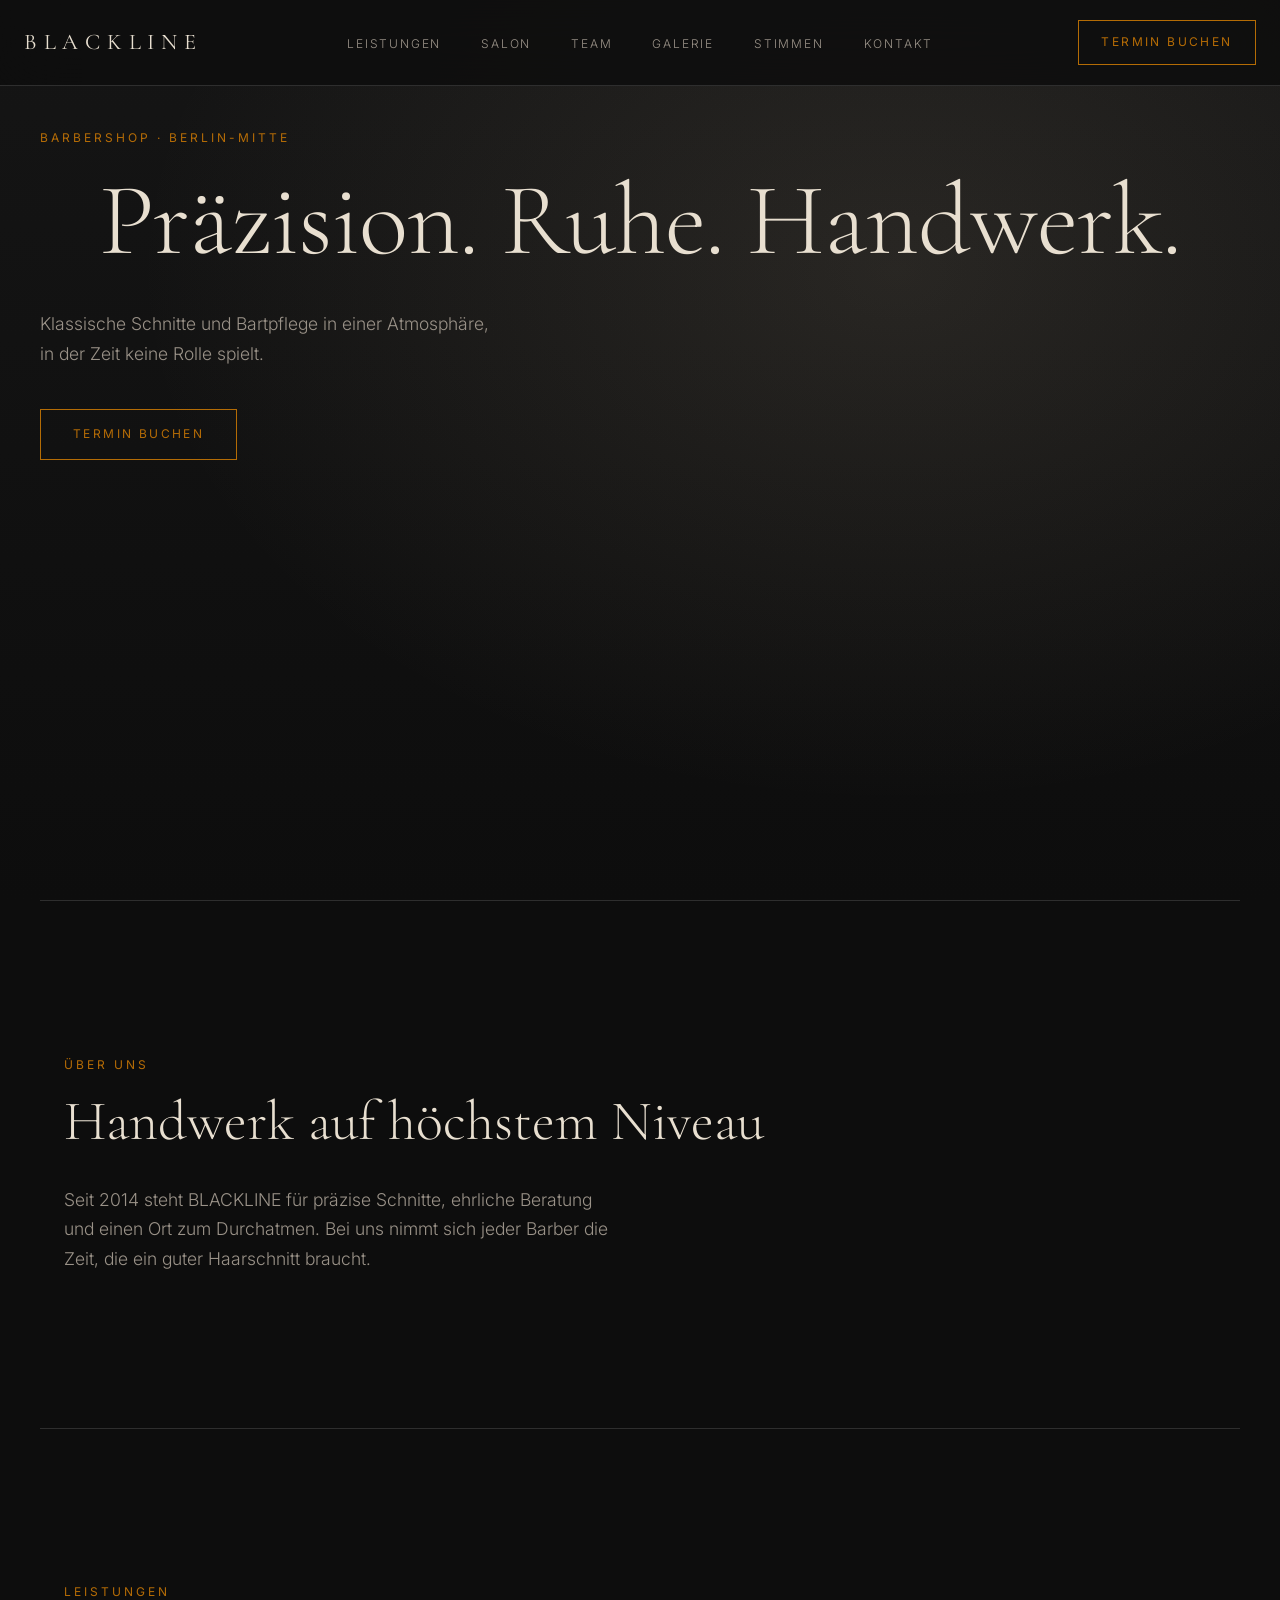
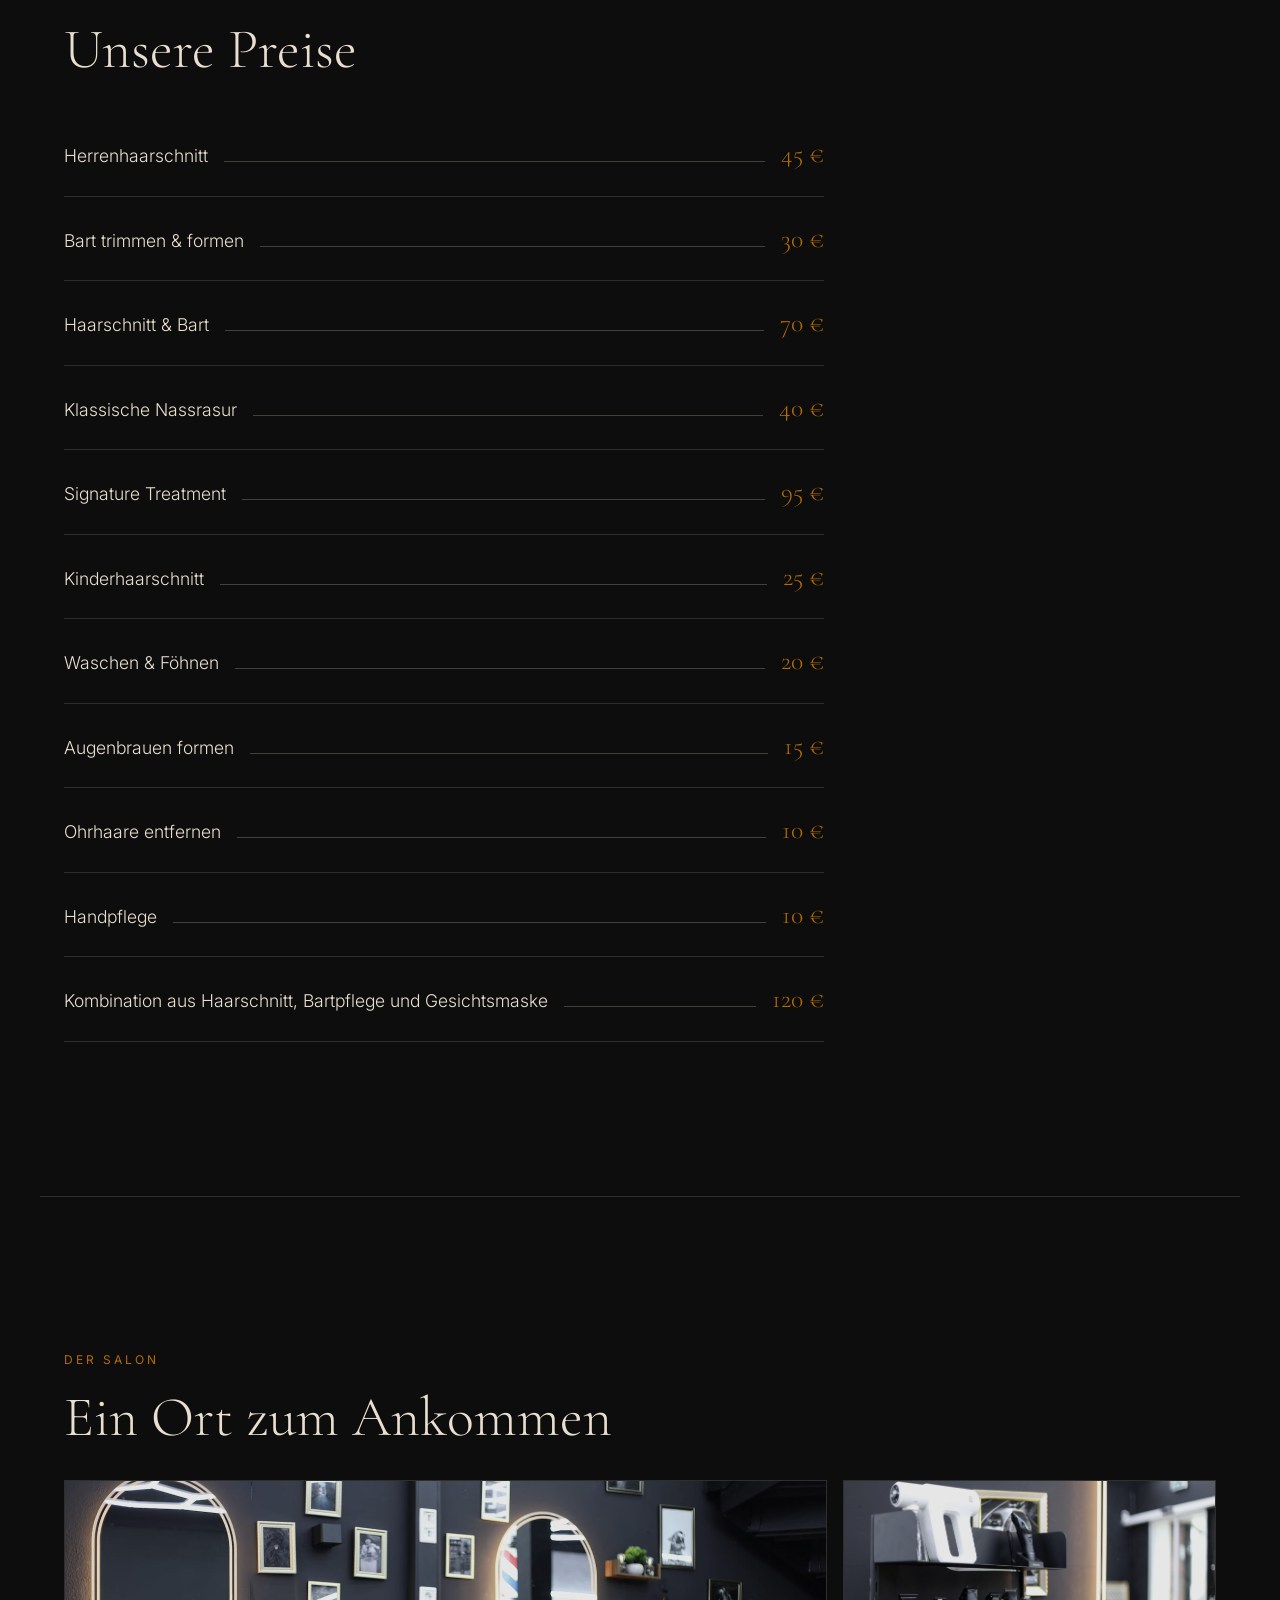
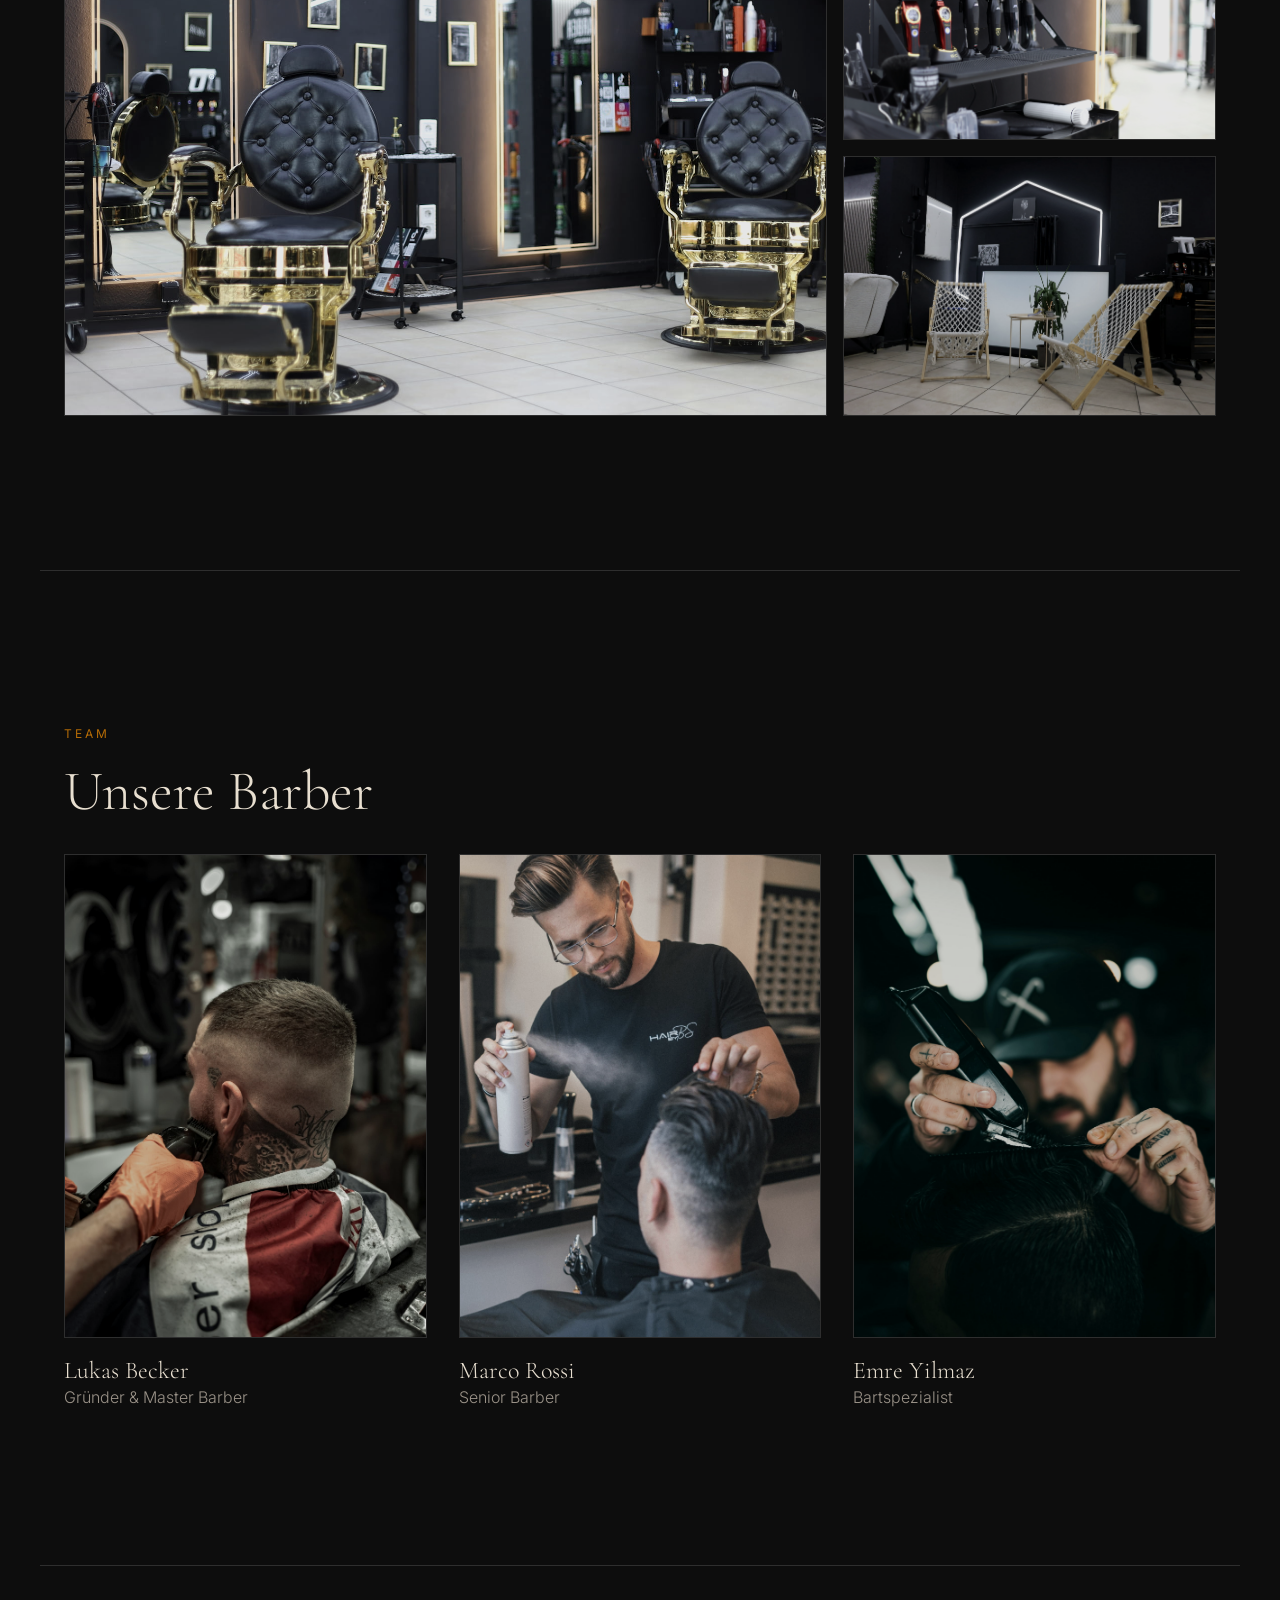
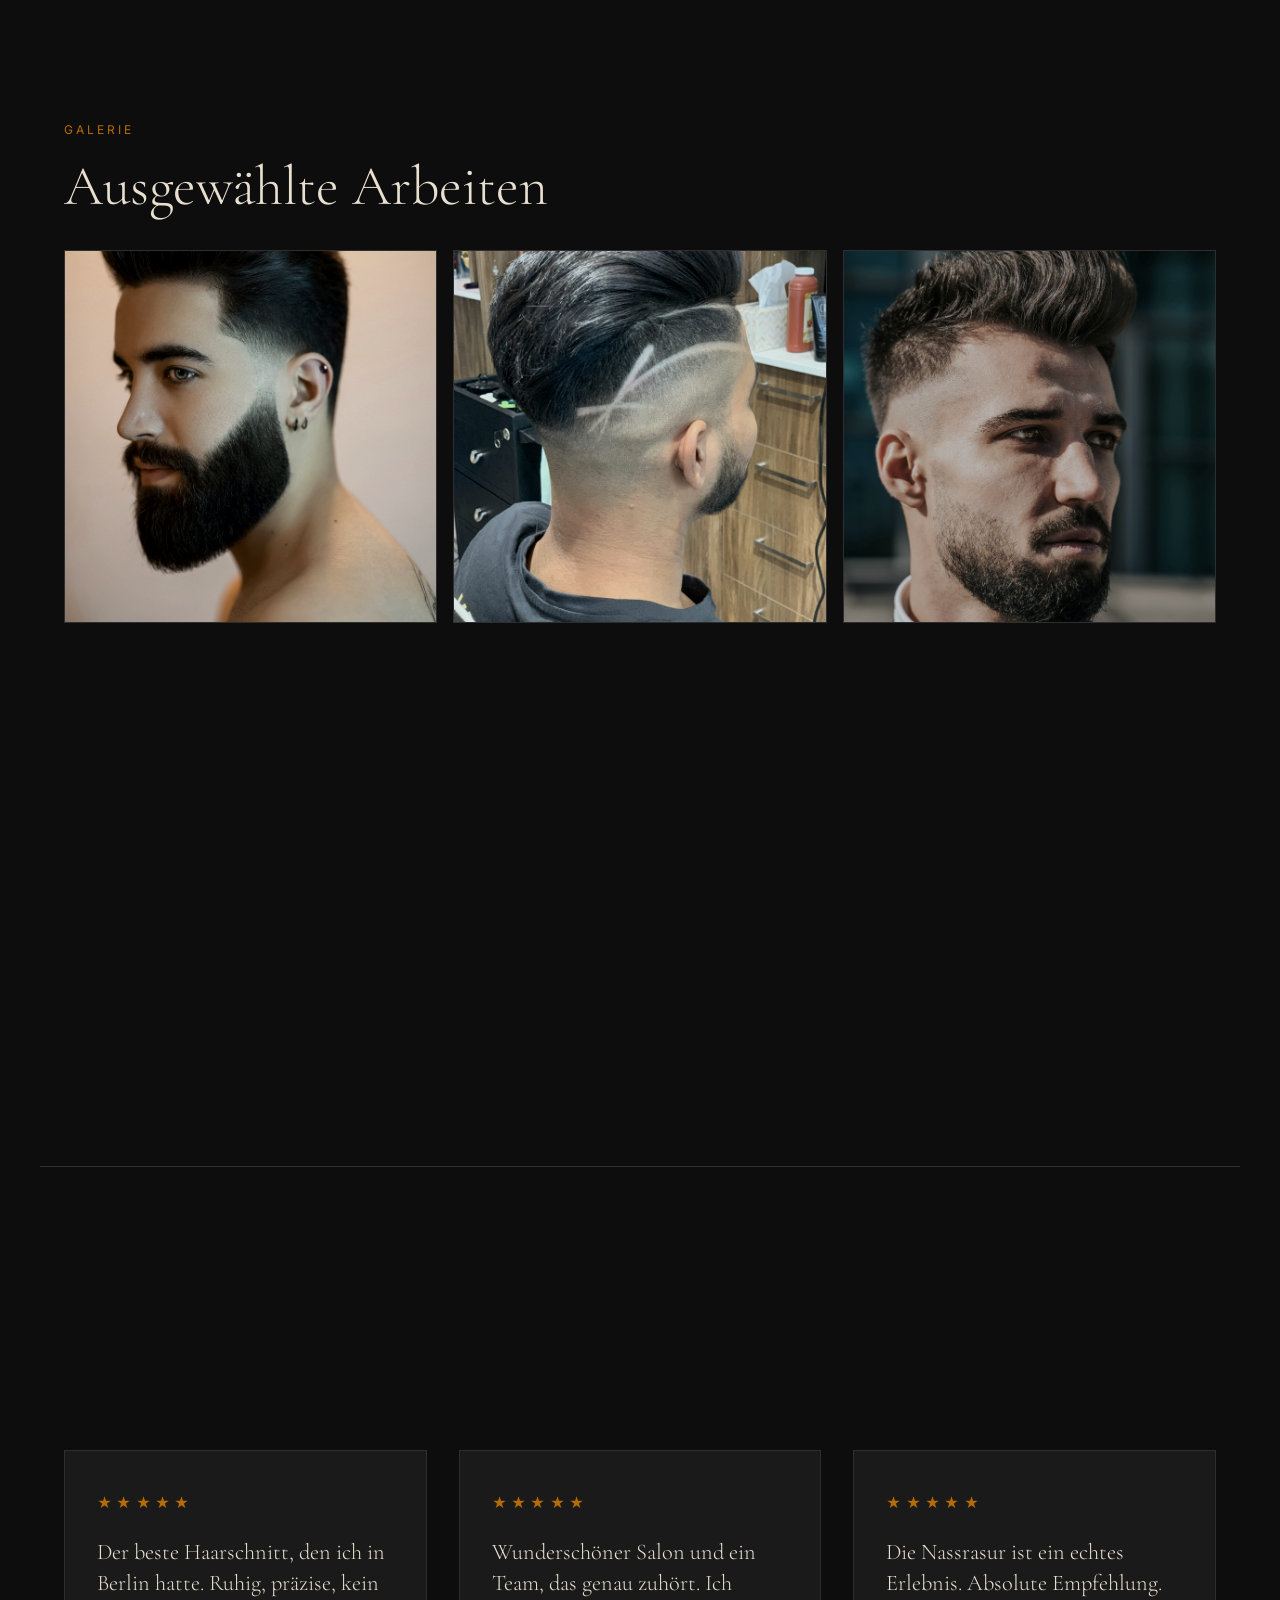
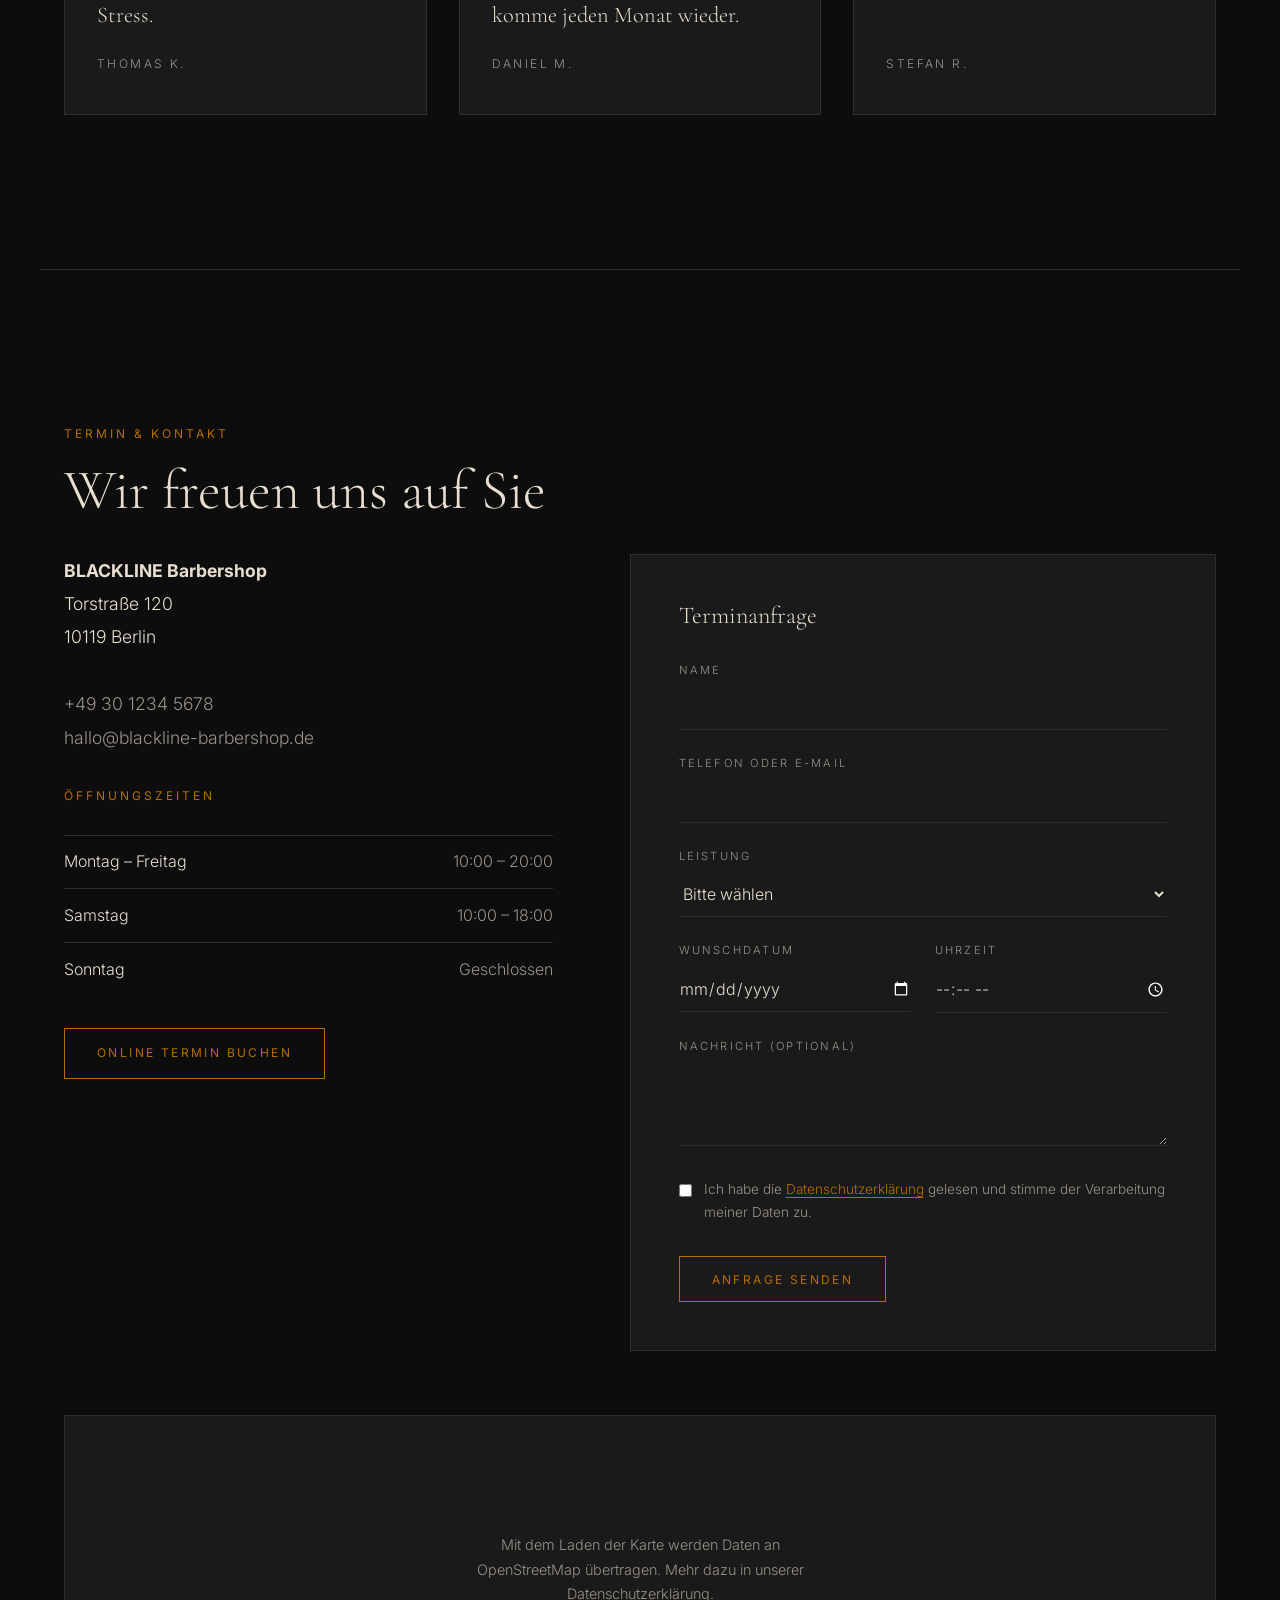
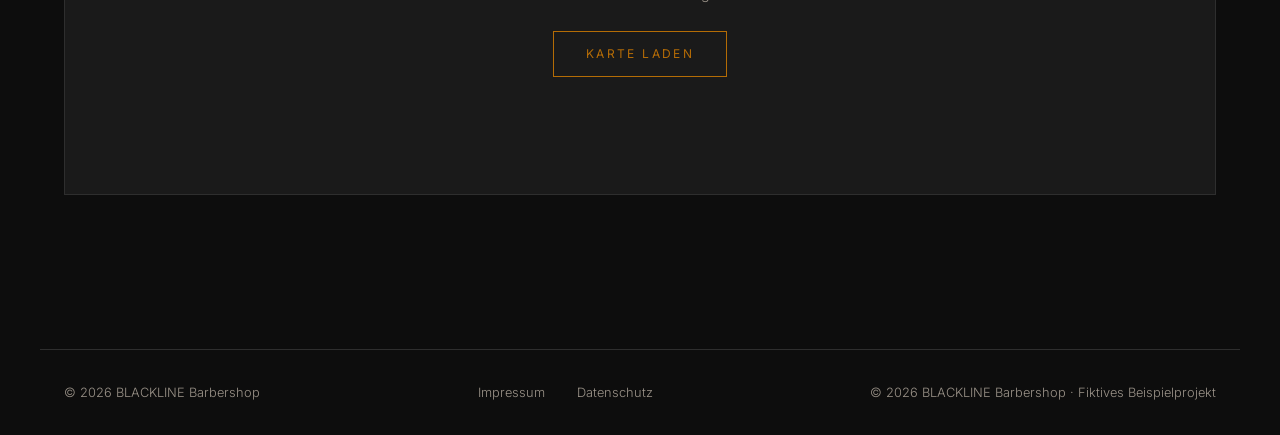
==== index.html @ a32182ce "Первая версия сайта Blackline" ====
<!DOCTYPE html>
<html lang="de">
<head>
  <meta charset="UTF-8">
  <meta name="viewport" content="width=device-width, initial-scale=1.0">
  <title>BLACKLINE Barbershop Berlin | Präzision. Ruhe. Handwerk.</title>
  <meta name="description" content="BLACKLINE Barbershop in Berlin-Mitte: Haarschnitte, Bartpflege und klassische Rasur. Jetzt Termin online buchen.">

  <!-- Шрифты Google Fonts -->
  <link rel="preconnect" href="https://fonts.googleapis.com">
  <link rel="preconnect" href="https://fonts.gstatic.com" crossorigin>
  <link href="https://fonts.googleapis.com/css2?family=Cormorant+Garamond:wght@300;400;500&family=Inter:wght@300;400;500&display=swap" rel="stylesheet">

  <!-- Наш файл стилей -->
  <link rel="stylesheet" href="css/style.css">
  <!-- Open Graph / Twitter Meta Tags -->
  <meta property="og:type" content="website">
<meta property="og:locale" content="de_DE">
<meta property="og:title" content="BLACKLINE Barbershop Berlin">
<meta property="og:description" content="Klassische Schnitte und Bartpflege in Berlin-Mitte. Jetzt Termin online buchen.">
<meta property="og:image" content="https://ТВОЙ-АДРЕС/images/og-image.jpg">
<meta property="og:url" content="https://ТВОЙ-АДРЕС/">
<meta name="twitter:card" content="summary_large_image">
<meta name="twitter:title" content="BLACKLINE Barbershop Berlin">
<meta name="twitter:description" content="Klassische Schnitte und Bartpflege in Berlin-Mitte. Jetzt Termin online buchen.">
<meta name="twitter:image" content="https://ТВОЙ-АДРЕС/images/og-image.jpg"> 
<link rel="icon" href="images/favicon.svg" type="image/svg+xml">
<meta name="theme-color" content="#0D0D0D">

  
</head>

<body>

  <!-- ШАПКА -->
  <header class="header">
  <a href="#hero" class="logo">BLACKLINE</a>

  <nav class="nav" id="nav" aria-label="Hauptmenü">
    <ul>
      <li><a href="#leistungen">Leistungen</a></li>
      <li><a href="#salon">Salon</a></li>
      <li><a href="#team">Team</a></li>
      <li><a href="#galerie">Galerie</a></li>
      <li><a href="#stimmen">Stimmen</a></li>
      <li><a href="#kontakt">Kontakt</a></li>
      <li class="nav-cta"><a href="#termin">Termin buchen</a></li>
    </ul>
  </nav>

  <a href="#termin" class="btn">Termin buchen</a>

  <button class="burger" type="button" aria-label="Menü öffnen" aria-expanded="false" aria-controls="nav">
    <span></span>
    <span></span>
  </button>
</header>

  <main>

    <!-- 1. HERO -->
    <section id="hero" class="hero">
  <div class="hero-content">
    <p class="eyebrow">Barbershop · Berlin-Mitte</p>
    <h1>Präzision. Ruhe. Handwerk.</h1>
    <p class="hero-text">Klassische Schnitte und Bartpflege in einer Atmosphäre, in der Zeit keine Rolle spielt.</p>
    <a href="#termin" class="btn">Termin buchen</a>
  </div>
</section>

    <!-- 2. ÜBER UNS -->
    <section id="ueber-uns" class="section">
      <p class="eyebrow">Über uns</p>
      <h2>Handwerk auf höchstem Niveau</h2>
      <p>Seit 2014 steht BLACKLINE für präzise Schnitte, ehrliche Beratung und einen Ort zum Durchatmen. Bei uns nimmt sich jeder Barber die Zeit, die ein guter Haarschnitt braucht.</p>
    </section>

    <!-- 3. LEISTUNGEN -->
    <section id="leistungen" class="section">
      <p class="eyebrow">Leistungen</p>
      <h2>Unsere Preise</h2>
      <ul class="price-list">
        <li><span class="service">Herrenhaarschnitt</span><span class="price"> 45 €</span></li>
        <li><span class="service">Bart trimmen &amp; formen</span><span class="price"> 30 €</span></li>
        <li><span class="service">Haarschnitt &amp; Bart</span><span class="price"> 70 €</span></li>
        <li><span class="service">Klassische Nassrasur</span><span class="price"> 40 €</span></li>
        <li><span class="service">Signature Treatment</span><span class="price"> 95 €</span></li>
        <li><span class="service">Kinderhaarschnitt</span><span class="price"> 25 €</span></li>
        <li><span class="service">Waschen &amp; Föhnen</span><span class="price"> 20 €</span></li>
        <li><span class="service">Augenbrauen formen</span><span class="price"> 15 €</span></li>
        <li><span class="service">Ohrhaare entfernen</span><span class="price"> 10 €</span></li>
        <li><span class="service">Handpflege</span><span class="price"> 10 €</span></li>
        <li><span class="service">Kombination aus Haarschnitt, Bartpflege und Gesichtsmaske</span><span class="price"> 120 €</span></li>
      </ul>
    </section>

    <!-- 4. SALON -->
    <section id="salon" class="section">
  <p class="eyebrow">Der Salon</p>
  <h2>Ein Ort zum Ankommen</h2>
  <div class="interior-grid">
    <figure class="photo">
      <img src="images/interior-1.jpg" alt="Innenraum des BLACKLINE Barbershops mit Lederstühlen" width="1200" height="800" loading="lazy">
    </figure>
    <figure class="photo">
      <img src="images/interior-2.jpg" alt="Barbierstuhl vor einer dunklen Wand" width="800" height="600" loading="lazy">
    </figure>
    <figure class="photo">
      <img src="images/interior-3.jpg" alt="Details der Einrichtung im Barbershop" width="800" height="600" loading="lazy">
    </figure>
  </div>
</section>

    <!-- 5. TEAM -->
    <section id="team" class="section">
      <p class="eyebrow">Team</p>
      <h2>Unsere Barber</h2>
      <div class="team-grid">
        <article class="team-card">
  <figure class="photo">
    <img src="images/barber-1.jpg" alt="Lukas Becker, Gründer und Master Barber" width="600" height="800" loading="lazy">
  </figure>
  <h3>Lukas Becker</h3>
  <p class="role">Gründer &amp; Master Barber</p>
</article>
        <article class="team-card">
          <figure class="photo">
            <img src="images/barber-2.jpg" alt="Marco Rossi, Senior Barber" width="600" height="800" loading="lazy">
          </figure>
          <h3>Marco Rossi</h3>
          <p class="role">Senior Barber</p>
        </article>
        <article class="team-card">
          <figure class="photo">
            <img src="images/barber-3.jpg" alt="Emre Yilmaz, Bartspezialist" width="600" height="800" loading="lazy">
          </figure>
          <h3>Emre Yilmaz</h3>
          <p class="role">Bartspezialist</p>
        </article>
      </div>
    </section>

    <!-- 6. GALERIE -->
    <section id="galerie" class="section">
  <p class="eyebrow">Galerie</p>
  <h2>Ausgewählte Arbeiten</h2>
  <div class="gallery-grid">
    <figure class="photo"><img src="images/work-1.jpg" alt="Klassischer Herrenhaarschnitt mit Fade" width="800" height="800" loading="lazy"></figure>
    <figure class="photo"><img src="images/work-2.jpg" alt="Gepflegter Vollbart nach dem Trimmen" width="800" height="800" loading="lazy"></figure>
    <figure class="photo"><img src="images/work-3.jpg" alt="Nassrasur mit dem Rasiermesser" width="800" height="800" loading="lazy"></figure>
    <figure class="photo"><img src="images/work-4.jpg" alt="Moderner Kurzhaarschnitt" width="800" height="800" loading="lazy"></figure>
    <figure class="photo"><img src="images/work-5.jpg" alt="Haarschnitt mit Bartkontur" width="800" height="800" loading="lazy"></figure>
    <figure class="photo"><img src="images/work-6.jpg" alt="Frisur im Seitenscheitel" width="800" height="800" loading="lazy"></figure>
  </div>
</section>

    <!-- 7. STIMMEN -->
    <section id="stimmen" class="section">
      <p class="eyebrow">Stimmen</p>
      <h2>Das sagen unsere Kunden</h2>
     <div class="reviews-grid">
  <blockquote>
    <p class="stars" aria-label="5 von 5 Sternen">★★★★★</p>
    <p class="quote-text">Der beste Haarschnitt, den ich in Berlin hatte. Ruhig, präzise, kein Stress.</p>
    <cite>Thomas K.</cite>
  </blockquote>
  <blockquote>
    <p class="stars" aria-label="5 von 5 Sternen">★★★★★</p>
    <p class="quote-text">Wunderschöner Salon und ein Team, das genau zuhört. Ich komme jeden Monat wieder.</p>
    <cite>Daniel M.</cite>
  </blockquote>
  <blockquote>
    <p class="stars" aria-label="5 von 5 Sternen">★★★★★</p>
    <p class="quote-text">Die Nassrasur ist ein echtes Erlebnis. Absolute Empfehlung.</p>
    <cite>Stefan R.</cite>
  </blockquote>
</div>
    </section>

    <!-- 8. TERMIN & KONTAKT -->
   <section id="termin" class="section">
  <p class="eyebrow">Termin &amp; Kontakt</p>
  <h2>Wir freuen uns auf Sie</h2>

  <div class="contact-layout">

    <!-- Левая колонка: контакты и часы работы -->
    <div class="contact-info" id="kontakt">
      <address>
        <strong>BLACKLINE Barbershop</strong><br>
        Torstraße 120<br>
        10119 Berlin<br><br>
        <a href="tel:+493012345678">+49 30 1234 5678</a><br>
        <a href="mailto:hallo@blackline-barbershop.de">hallo@blackline-barbershop.de</a>
      </address>

      <table class="hours">
        <caption class="eyebrow">Öffnungszeiten</caption>
        <tr><th scope="row">Montag – Freitag</th><td>10:00 – 20:00</td></tr>
        <tr><th scope="row">Samstag</th><td>10:00 – 18:00</td></tr>
        <tr><th scope="row">Sonntag</th><td>Geschlossen</td></tr>
      </table>

      <a href="#" class="btn">Online Termin buchen</a>
    </div>
    <meta name="theme-color" content="#0D0D0D"> 

    <!-- Правая колонка: форма -->
    <form class="booking-form" action="https://formspree.io/f/DEINE_ID" method="POST">
      <h3>Terminanfrage</h3>

      <div class="field">
        <label for="name">Name</label>
        <input type="text" id="name" name="name" autocomplete="name" required>
      </div>

      <div class="field">
        <label for="phone">Telefon oder E-Mail</label>
        <input type="text" id="phone" name="kontakt" required>
      </div>

      <div class="field">
        <label for="service">Leistung</label>
        <select id="service" name="leistung" required>
          <option value="" disabled selected>Bitte wählen</option>
          <option>Herrenhaarschnitt – 45 €</option>
          <option>Bart trimmen &amp; formen – 30 €</option>
          <option>Haarschnitt &amp; Bart – 70 €</option>
          <option>Klassische Nassrasur – 40 €</option>
          <option>Signature Treatment – 95 €</option>
        </select>
      </div>

      <div class="field-row">
        <div class="field">
          <label for="date">Wunschdatum</label>
          <input type="date" id="date" name="datum" required>
        </div>
        <div class="field">
          <label for="time">Uhrzeit</label>
          <input type="time" id="time" name="uhrzeit" min="10:00" max="20:00" step="1800" required>
        </div>
      </div>

      <div class="field">
        <label for="message">Nachricht (optional)</label>
        <textarea id="message" name="nachricht" rows="3"></textarea>
      </div>

      <label class="consent">
        <input type="checkbox" name="datenschutz" required>
        <span>Ich habe die <a href="datenschutz.html">Datenschutzerklärung</a> gelesen und stimme der Verarbeitung meiner Daten zu.</span>
      </label>

      <button type="submit" class="btn">Anfrage senden</button>
    </form>

  </div>

  <!-- Карта с согласием пользователя -->
  <div class="map" id="map">
    <div class="map-consent">
      <p>Mit dem Laden der Karte werden Daten an OpenStreetMap übertragen. Mehr dazu in unserer <a href="datenschutz.html">Datenschutzerklärung</a>.</p>
      <button type="button" class="btn" id="load-map">Karte laden</button>
    </div>
  </div>
</section>

  </main>

  <!-- ФУТЕР -->
  <footer class="footer">
  <p>© 2026 BLACKLINE Barbershop</p>
  <nav>
    <a href="impressum.html">Impressum</a>
    <a href="datenschutz.html">Datenschutz</a>
  </nav>
  <p>© 2026 BLACKLINE Barbershop · Fiktives Beispielprojekt</p>
</footer>
<script type="application/ld+json">
{
  "@context": "https://schema.org",
  "@type": "HairSalon",
  "name": "BLACKLINE Barbershop",
  "description": "Barbershop in Berlin-Mitte: Haarschnitte, Bartpflege und klassische Nassrasur.",
  "telephone": "+49 30 1234 5678",
  "email": "hallo@blackline-barbershop.de",
  "address": {
    "@type": "PostalAddress",
    "streetAddress": "Torstraße 120",
    "postalCode": "10119",
    "addressLocality": "Berlin",
    "addressCountry": "DE"
  },
  "openingHoursSpecification": [
    {
      "@type": "OpeningHoursSpecification",
      "dayOfWeek": ["Monday", "Tuesday", "Wednesday", "Thursday", "Friday"],
      "opens": "10:00",
      "closes": "20:00"
    },
    {
      "@type": "OpeningHoursSpecification",
      "dayOfWeek": "Saturday",
      "opens": "10:00",
      "closes": "18:00"
    }
  ],
  "priceRange": "€€"
} 
</script>
  <!-- Наш JavaScript -->
  <script src="js/script.js"></script>
</body>
</html>
---- css/style.css ----
/* =========================================
   1. ПЕРЕМЕННЫЕ (дизайн-система)
   ========================================= */
:root {
  /* Цвета */
  --color-bg: #0D0D0D;
  --color-surface: #1A1A1A;
  --color-line: #2E2E2E;
  --color-text: #E8DFD0;
  --color-muted: #9A9288;
  --color-accent: #b66d06fd;

  /* Шрифты */
  --font-heading: 'Cormorant Garamond', Georgia, serif;
  --font-body: 'Inter', system-ui, sans-serif;

  /* Отступы */
  --space-s: 1rem;
  --space-m: 2rem;
  --space-l: 4rem;
  --space-section: clamp(3rem, 12vw, 10rem);

  /* Скорость анимаций */
  --transition: 0.4s ease;
}

/* =========================================
   2. СБРОС (reset) И БАЗА
   ========================================= */
*,
*::before,
*::after {
  box-sizing: border-box;
  margin: 0;
  padding: 0;
}

html {
  scroll-behavior: smooth;
}

body {
  background: var(--color-bg);
  color: var(--color-text);
  font-family: var(--font-body);
  font-weight: 300;
  font-size: 1rem;
  line-height: 1.7;
  -webkit-font-smoothing: antialiased;
}

img {
  max-width: 100%;
  display: block;
}

a {
  color: inherit;
  text-decoration: none;
}

ul {
  list-style: none;
}

address {
  font-style: normal;
}

/* =========================================
   3. ТИПОГРАФИКА
   ========================================= */
h1,
h2,
h3 {
  font-family: var(--font-heading);
  font-weight: 300;
  line-height: 1.1;
}

h1 {
  font-size: clamp(2.75rem, 8vw, 6.5rem);
  letter-spacing: -0.01em;
}

h2 {
  font-size: clamp(2rem, 5vw, 3.5rem);
  margin-bottom: var(--space-m);
}

h3 {
  font-size: 1.5rem;
}

/* Маленькая подпись над заголовком */
.eyebrow {
  font-size: 0.75rem;
  font-weight: 400;
  text-transform: uppercase;
  letter-spacing: 0.25em;
  color: var(--color-accent);
  margin-bottom: var(--space-s);
}

/* =========================================
   4. РАЗМЕТКА СЕКЦИЙ
   ========================================= */

.section {
  max-width: 1200px;
  margin-inline: auto;
  padding: var(--space-section) 1.5rem;
}

.section {
  border-top: 1px solid var(--color-line);
}

/* =========================================
   5. КНОПКА
   ========================================= */
.btn {
  display: inline-block;
  padding: 0.9rem 2rem;
  border: 1px solid var(--color-accent);
  color: var(--color-accent);
  font-size: 0.75rem;
  font-weight: 400;
  text-transform: uppercase;
  letter-spacing: 0.2em;
  transition: background var(--transition), color var(--transition);
}

.btn:hover {
  background: var(--color-accent);
  color: var(--color-bg);
  letter-spacing: 0.em;
}

/* =========================================
   6. ЗАГЛУШКИ ДЛЯ ФОТО
   ========================================= */
.placeholder {
  display: grid;
  place-items: center;
  min-height: 240px;
  background: var(--color-surface);
  border: 1px solid var(--color-line);
  color: var(--color-muted);
  font-size: 0.85rem;
  letter-spacing: 0.1em;
}

/* =========================================
   7. МЕЛКИЕ ДЕТАЛИ
   ========================================= */
.hero-text,
.role,
cite,
.footer {
  color: var(--color-muted);
}
/* =========================================
   8. ШАПКА И НАВИГАЦИЯ
   ========================================= */
.header {
  position: fixed;
  top: 0;
  left: 0;
  width: 100%;
  z-index: 100;

  display: flex;
  justify-content: space-between;
  align-items: center;
  padding: 1.25rem 1.5rem;

  background: rgba(13, 13, 13, 0.85);
  backdrop-filter: blur(30px);
  border-bottom: 1px solid var(--color-line);
}

.logo {
  font-family: var(--font-heading);
  font-size: 1.4rem;
  font-weight: 400;
  letter-spacing: 0.3em;
}

.nav ul {
  display: flex;
  gap: 2.5rem;
}

.nav a {
  position: relative;
  font-size: 0.75rem;
  text-transform: uppercase;
  letter-spacing: 0.15em;
  color: var(--color-muted);
  transition: color var(--transition);
}

.nav a:hover {
  color: var(--color-text);
}

/* Тонкая линия, которая "вырастает" под пунктом меню */
.nav a::after {
  content: "";
  position: absolute;
  left: 0;
  bottom: -6px;
  width: 0;
  height: 1px;
  background: var(--color-accent);
  transition: width var(--transition);
}

.nav a:hover::after {
  width: 100%;
}

/* Кнопка в шапке чуть компактнее */
.header .btn {
  padding: 0.7rem 1.4rem;
}

/* Чтобы фиксированная шапка не закрывала заголовки при переходе по ссылкам */
section {
  scroll-margin-top: 70px;
}

/* =========================================
   9. HERO-ЭКРАН
   ========================================= */
.hero {
  min-height: 100vh;    
  min-height: 100svh;
  display: flex;
  align-items: flex-start;
  padding: 8rem 1.5rem 4rem;

  /* Временный фон. Позже заменим на фотографию */
  background:
    radial-gradient(ellipse at 70% 30%, rgba(201, 183, 156, 0.12), transparent 60%),
    linear-gradient(180deg, #151515 0%, var(--color-bg) 100%);
}

.hero-content {
  width: 100%;
  max-width: 1200px;
  margin-inline: auto;
}   

.hero h1 {
  max-width: 30ch;
  margin-bottom: var(--space-m);
  text-align: center;
  margin-inline: auto;
}

.hero-text {
  max-width: 460px;
  margin-bottom: 2.5rem;
  font-size: 1.1rem;
}

/* =========================================
/* =========================================
   10. АДАПТАЦИЯ ШАПКИ
   ========================================= 
@media (max-width: 900px) {
  .nav {
    display: none;
  }
} /* end of header adaptation */
/* =========================================
   11. БЛОК «О НАС»
   ========================================= */
#ueber-uns p:not(.eyebrow) {
  max-width: 560px;
  font-size: 1.1rem;
  color: var(--color-muted);
} 

/* =========================================
   12. ПРАЙС-ЛИСТ
   ========================================= */
.price-list {
  max-width: 760px;
}

.price-list li {
  display: flex;
  align-items: baseline;
  gap: 1rem;
  padding: 1.25rem 0;
  border-bottom: 1px solid var(--color-line);
}

.service {
  display: flex;
  flex: 1;
  align-items: baseline;
  gap: 1rem;
  font-size: 1.1rem;
  transition: color var(--transition);
}

/* Пунктирная линия-«поводок» между названием и ценой */

.service::after {
  content: "";
  flex: 1;
  border-bottom: 1px solid var(--color-muted);
  opacity: 0.4;
}

.price {
  font-family: var(--font-heading);
  font-size: 1.6rem;
  color: var(--color-accent);
  white-space: nowrap;   /* ← новая строка */
}

.price-list li:hover .service {
  color: var(--color-accent);
}

/* =========================================
   13. КОМАНДА (CSS GRID)
   ========================================= */
.team-grid {
  display: grid;
  grid-template-columns: repeat(auto-fit, minmax(min(100%, 260px), 1fr));
  gap: 2rem;
}

/* =========================================
   14. ФОТО: общий стиль
   ========================================= */
.photo {
  position: relative;
  overflow: hidden;
  background: var(--color-surface);
  border: 1px solid var(--color-line);
  transition: border-color var(--transition);
}

.photo img {
  width: 100%;
  height: 100%;
  object-fit: cover;

  /* Единый «цветокор» для разных фото */
  filter: grayscale(25%) contrast(1.05) brightness(0.9);
  transition: transform 1.2s ease, filter 1.2s ease;
}

.photo:hover {
  border-color: var(--color-accent);
}

.photo:hover img {
  transform: scale(1.05);
  filter: grayscale(0%) contrast(1.05) brightness(1);
}

/* =========================================
   15. ИНТЕРЬЕР
   ========================================= */
.interior-grid {
  display: grid;
  grid-template-columns: repeat(3, 1fr);
  grid-auto-rows: 260px;
  gap: 1rem;
}

.interior-grid .photo:first-child {
  grid-column: span 2;
  grid-row: span 2;
}

/* =========================================
   16. КОМАНДА: фото
   ========================================= */
.team-card .photo {
  aspect-ratio: 3 / 4;
  margin-bottom: 1.25rem;
}

/* =========================================
   17. ГАЛЕРЕЯ
   ========================================= */
.gallery-grid {
  display: grid;
  grid-template-columns: repeat(auto-fit, minmax(min(100%, 280px), 1fr));
  gap: 1rem;
}

.gallery-grid .photo {
  aspect-ratio: 1 / 1;
}

/* =========================================
   18. ОТЗЫВЫ
   ========================================= */
.reviews-grid {
  display: grid;
  grid-template-columns: repeat(auto-fit, minmax(min(100%, 280px), 1fr));
  gap: 2rem;
}

blockquote {
  display: flex;
  flex-direction: column;
  padding: 2.5rem 2rem;
  background: var(--color-surface);
  border: 1px solid var(--color-line);
  transition: border-color var(--transition);
}

blockquote:hover {
  border-color: var(--color-accent);
}

.stars {
  margin-bottom: 1.25rem;
  font-size: 0.9rem;
  letter-spacing: 0.3em;
  color: var(--color-accent);
}

.quote-text {
  flex: 1;
  margin-bottom: 1.5rem;
  font-family: var(--font-heading);
  font-size: 1.4rem;
  line-height: 1.4;
  color: var(--color-text);
}

cite {
  font-style: normal;
  font-size: 0.75rem;
  text-transform: uppercase;
  letter-spacing: 0.2em;
}

/* =========================================
   19. ИНТЕРЬЕР НА ТЕЛЕФОНЕ
   ========================================= */
@media (max-width: 700px) {
  .interior-grid {
    grid-template-columns: 1fr;
  }

  .interior-grid .photo:first-child {
    grid-column: auto;
    grid-row: auto;
  }
}
/* =========================================
   20. КОНТАКТЫ: РАЗМЕТКА
   ========================================= */
.contact-layout {
  display: grid;
  grid-template-columns: 1fr 1.2fr;
  gap: clamp(2rem, 6vw, 6rem);
  align-items: start;
}

.contact-info {
  scroll-margin-top: 90px;
}

.contact-info address {
  margin-bottom: var(--space-m);
  font-size: 1.1rem;
  line-height: 1.9;
}

.contact-info address a {
  color: var(--color-muted);
  transition: color var(--transition);
}

.contact-info address a:hover {
  color: var(--color-accent);
}

/* Часы работы */
.hours {
  width: 100%;
  margin-bottom: var(--space-m);
  border-collapse: collapse;
}

.hours caption {
  text-align: left;
  padding-bottom: 0.75rem;
}

.hours th,
.hours td {
  padding: 0.8rem 0;
  border-top: 1px solid var(--color-line);
  font-weight: 300;
  text-align: left;
}

.hours td {
  text-align: right;
  color: var(--color-muted);
}

/* =========================================
   21. ФОРМА
   ========================================= */
.booking-form {
  padding: clamp(1.5rem, 4vw, 3rem);
  background: var(--color-surface);
  border: 1px solid var(--color-line);
}

.booking-form h3 {
  margin-bottom: var(--space-m);
}

.field {
  margin-bottom: 1.5rem;
}

.field-row {
  display: grid;
  grid-template-columns: 1fr 1fr;
  gap: 1.5rem;
}

.field label {
  display: block;
  margin-bottom: 0.4rem;
  font-size: 0.7rem;
  text-transform: uppercase;
  letter-spacing: 0.2em;
  color: var(--color-muted);
}

.field input,
.field select,
.field textarea {
  width: 100%;
  padding: 0.7rem 0;
  background: transparent;
  border: none;
  border-bottom: 1px solid var(--color-line);
  border-radius: 0;
  color: var(--color-text);
  font-family: var(--font-body);
  font-size: 1rem;
  font-weight: 300;
  color-scheme: dark;
  transition: border-color var(--transition);
}

.field select option {
  background: var(--color-surface);
}

.field textarea {
  resize: vertical;
}

.field input:focus,
.field select:focus,
.field textarea:focus {
  outline: none;
  border-bottom-color: var(--color-accent);
}

/* Чекбокс согласия */
.consent {
  display: flex;
  gap: 0.75rem;
  align-items: flex-start;
  margin-bottom: 2rem;
  font-size: 0.85rem;
  color: var(--color-muted);
  cursor: pointer;
}

.consent input {
  margin-top: 0.35rem;
  accent-color: var(--color-accent);
}

.consent a {
  color: var(--color-accent);
  text-decoration: underline;
  text-underline-offset: 3px;
}

/* <button> по умолчанию выглядит иначе, чем <a>, поэтому уточняем */
button.btn {
  background: transparent;
  font-family: var(--font-body);
  cursor: pointer;
}

button.btn:hover {
  background: var(--color-accent);
}

/* =========================================
   22. КАРТА
   ========================================= */
.map {
  display: grid;
  place-items: center;
  margin-top: var(--space-l);
  min-height: 380px;
  background: var(--color-surface);
  border: 1px solid var(--color-line);
}

.map-consent {
  max-width: 420px;
  padding: 2rem;
  text-align: center;
}

.map-consent p {
  margin-bottom: 1.5rem;
  font-size: 0.9rem;
  color: var(--color-muted);
}

.map iframe {
  width: 100%;
  height: 380px;
  border: 0;
  /* Превращаем светлую карту в тёмную */
  filter: grayscale(1) invert(0.9) contrast(0.9);
}

/* =========================================
   23. ФУТЕР
   ========================================= */
.footer {
  display: flex;
  justify-content: space-between;
  flex-wrap: wrap;
  gap: 1rem;
  max-width: 1200px;
  margin-inline: auto;
  padding: 2rem 1.5rem;
  border-top: 1px solid var(--color-line);
  font-size: 0.8rem;
}

.footer nav {
  display: flex;
  gap: 2rem;
}

.footer a:hover {
  color: var(--color-accent);
}

/* Временная адаптация новых блоков */
@media (max-width: 800px) {
  .contact-layout {
    grid-template-columns: 1fr;
  }
}
.legal {
  padding-top: 9rem;
  max-width: 760px;
}

.legal h1 {
  font-size: clamp(2.5rem, 6vw, 4rem);
  margin-bottom: var(--space-l);
}

.legal h2 {
  font-size: 1.6rem;
  margin: var(--space-m) 0 0.75rem;
}

.legal p {
  color: var(--color-muted);
}
/* =========================================
   24. БУРГЕР-МЕНЮ
   ========================================= */

/* На компьютере бургер и дополнительный пункт скрыты */
.burger,
.nav-cta {
  display: none;
}

.burger {
  position: relative;
  width: 44px;
  height: 44px;
  background: none;
  border: none;
  cursor: pointer;
}

.burger span {
  position: absolute;
  left: 10px;
  right: 10px;
  height: 1px;
  background: var(--color-text);
  transition: transform var(--transition), top var(--transition);
}

.burger span:nth-child(1) { top: 17px; }
.burger span:nth-child(2) { top: 26px; }

/* Когда меню открыто, линии превращаются в крестик */
.burger[aria-expanded="true"] span:nth-child(1) {
  top: 21px;
  transform: rotate(45deg);
}

.burger[aria-expanded="true"] span:nth-child(2) {
  top: 21px;
  transform: rotate(-45deg);
}

/* =========================================
   25. АДАПТИВНОСТЬ
   ========================================= */

/* Планшеты и телефоны */
@media (max-width: 900px) {
  .burger {
    display: block;
  }

  .header .btn {
    margin-left: auto;
    margin-right: 0.75rem;
  }

  /* Меню превращается в выпадающую панель под шапкой */
  .nav {
    position: absolute;
    top: 100%;
    left: 0;
    width: 100%;
    padding: 0.5rem 1.5rem 2rem;
    background: var(--color-bg);
    border-bottom: 1px solid var(--color-line);

    opacity: 0;
    visibility: hidden;
    transform: translateY(-10px);
    transition: opacity var(--transition), transform var(--transition), visibility var(--transition);
  }

  .nav.is-open {
    opacity: 1;
    visibility: visible;
    transform: none;
  }

  .nav ul {
    flex-direction: column;
    gap: 0;
  }

  .nav a {
    display: block;
    padding: 1rem 0;
    font-size: 0.85rem;
    border-bottom: 1px solid var(--color-line);
  }

  .nav a::after {
    display: none; /* линия при наведении на телефоне не нужна */
  }
}

/* Телефоны */
@media (max-width: 600px) {
  /* Кнопка в шапке прячется, вместо неё пункт в меню.
     Выбираем только кнопку со ссылкой #termin, чтобы не скрыть «Zurück» на страницах Impressum */
  .header .btn[href="#termin"] {
    display: none;
  }

  .burger {
    margin-left: auto;
  }

  .nav-cta {
    display: block;
  }

  .nav .nav-cta a {
    color: var(--color-accent);
    border-bottom: none;
  }

  .logo {
    font-size: 1.2rem;
  }

  .price-list li {
    padding: 1rem 0;
  }

  .service {
    font-size: 1rem;
  }

  .price {
    font-size: 1.4rem;
  }

  .hero-text {
    font-size: 1rem;
  }
}

/* Узкие телефоны: дата и время друг под другом */
@media (max-width: 500px) {
  .field-row {
    grid-template-columns: 1fr;
    gap: 0;
  }
}
/* =========================================
   26. АНИМАЦИИ
   ========================================= */

/* Одна «заготовка» анимации: появиться и чуть подняться снизу */
@keyframes fade-up {
  from {
    opacity: 0;
    transform: translateY(32px);
  }
  to {
    opacity: 1;
    transform: none;
  }
}

/* --- Появление при прокрутке --- */
/* Класс reveal добавляет JavaScript */
.reveal {
  opacity: 0;
}

.reveal.is-visible {
  animation: fade-up 1s cubic-bezier(0.2, 0.7, 0.2, 1) both;
  animation-delay: var(--delay, 0s);
}

/* --- Вступление hero при загрузке страницы --- */
.hero-content > * {
  animation: fade-up 1.2s cubic-bezier(0.2, 0.7, 0.2, 1) both;
}

.hero-content > :nth-child(1) { animation-delay: 0.2s; }
.hero-content > :nth-child(2) { animation-delay: 0.4s; }
.hero-content > :nth-child(3) { animation-delay: 0.65s; }
.hero-content > :nth-child(4) { animation-delay: 0.9s; }

/* --- Активный пункт меню --- */
.nav a.is-active {
  color: var(--color-text);
}

.nav a.is-active::after {
  width: 100%;
}

/* --- Уважение к пользователям, которым анимации вредят --- */
@media (prefers-reduced-motion: reduce) {
  html {
    scroll-behavior: auto;
  }

  *,
  *::before,
  *::after {
    animation-duration: 0.01ms !important;
    animation-delay: 0s !important;
    transition-duration: 0.01ms !important;
  }
}
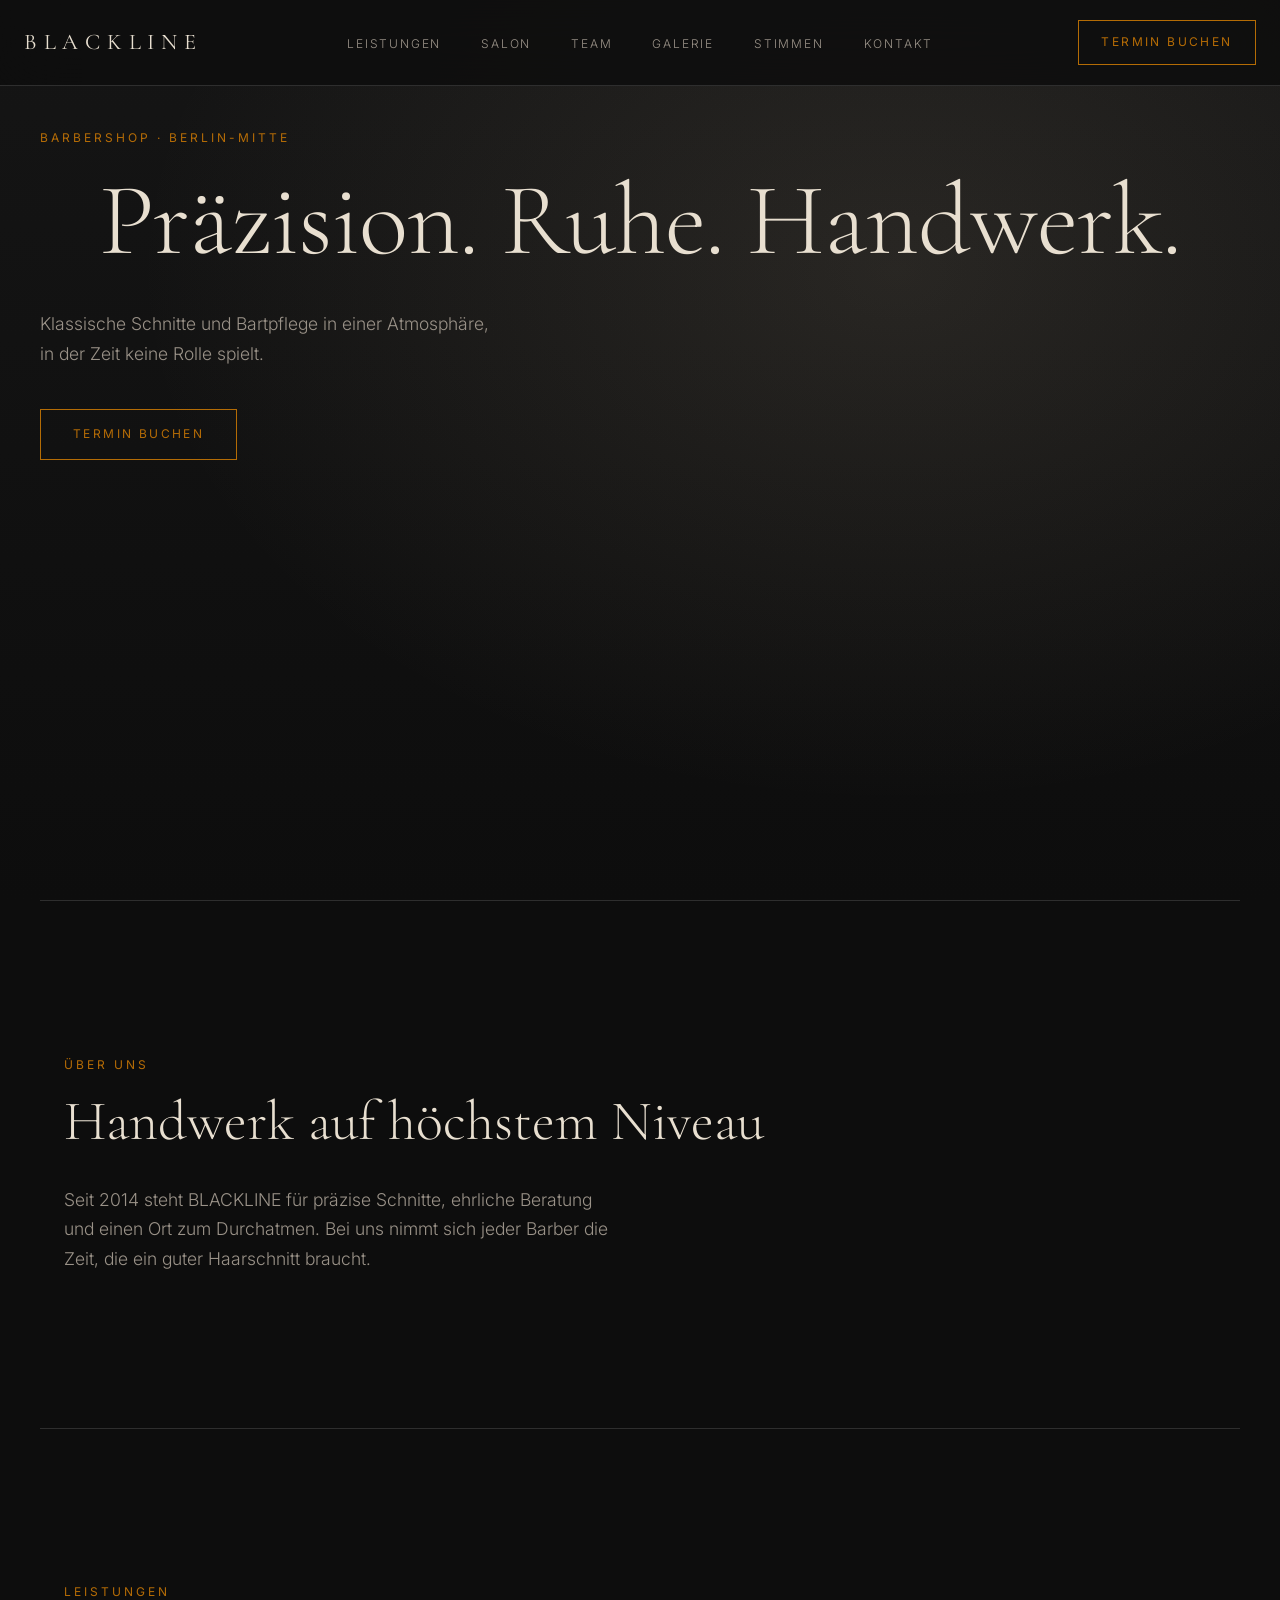
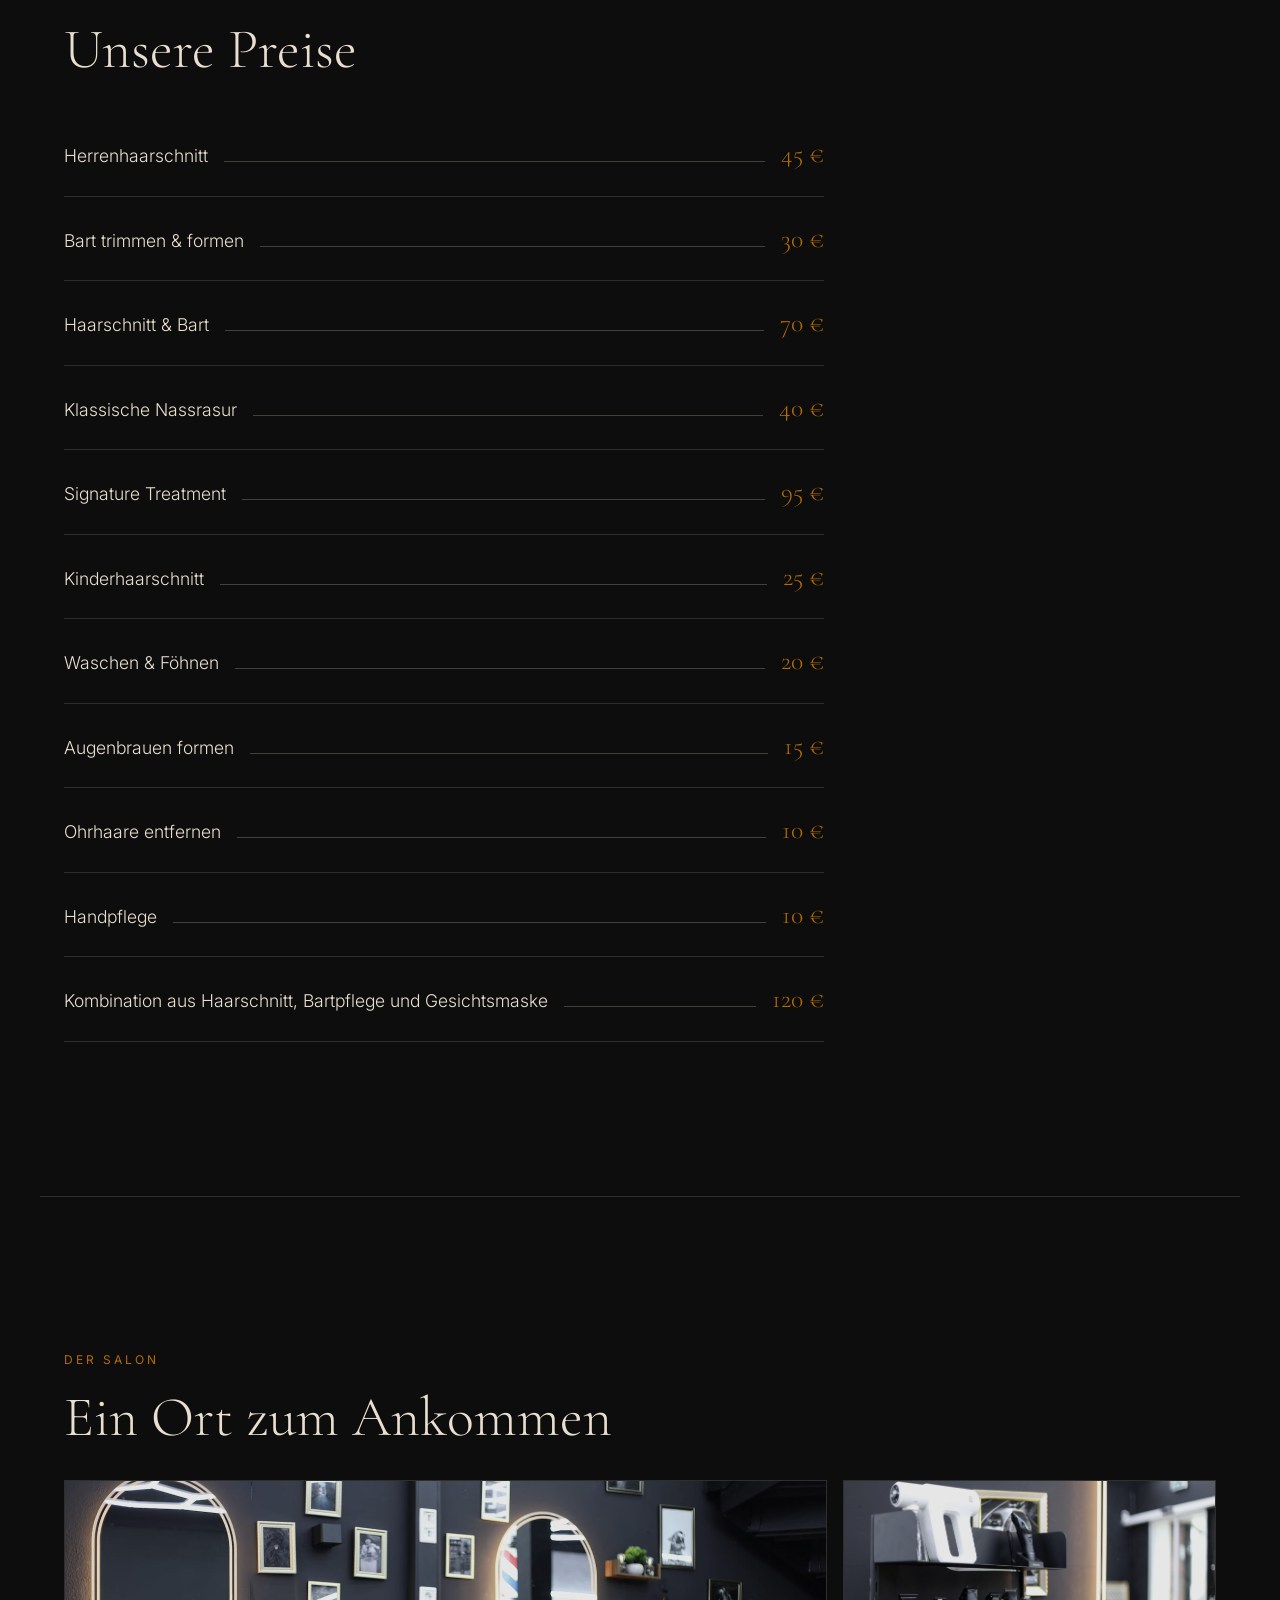
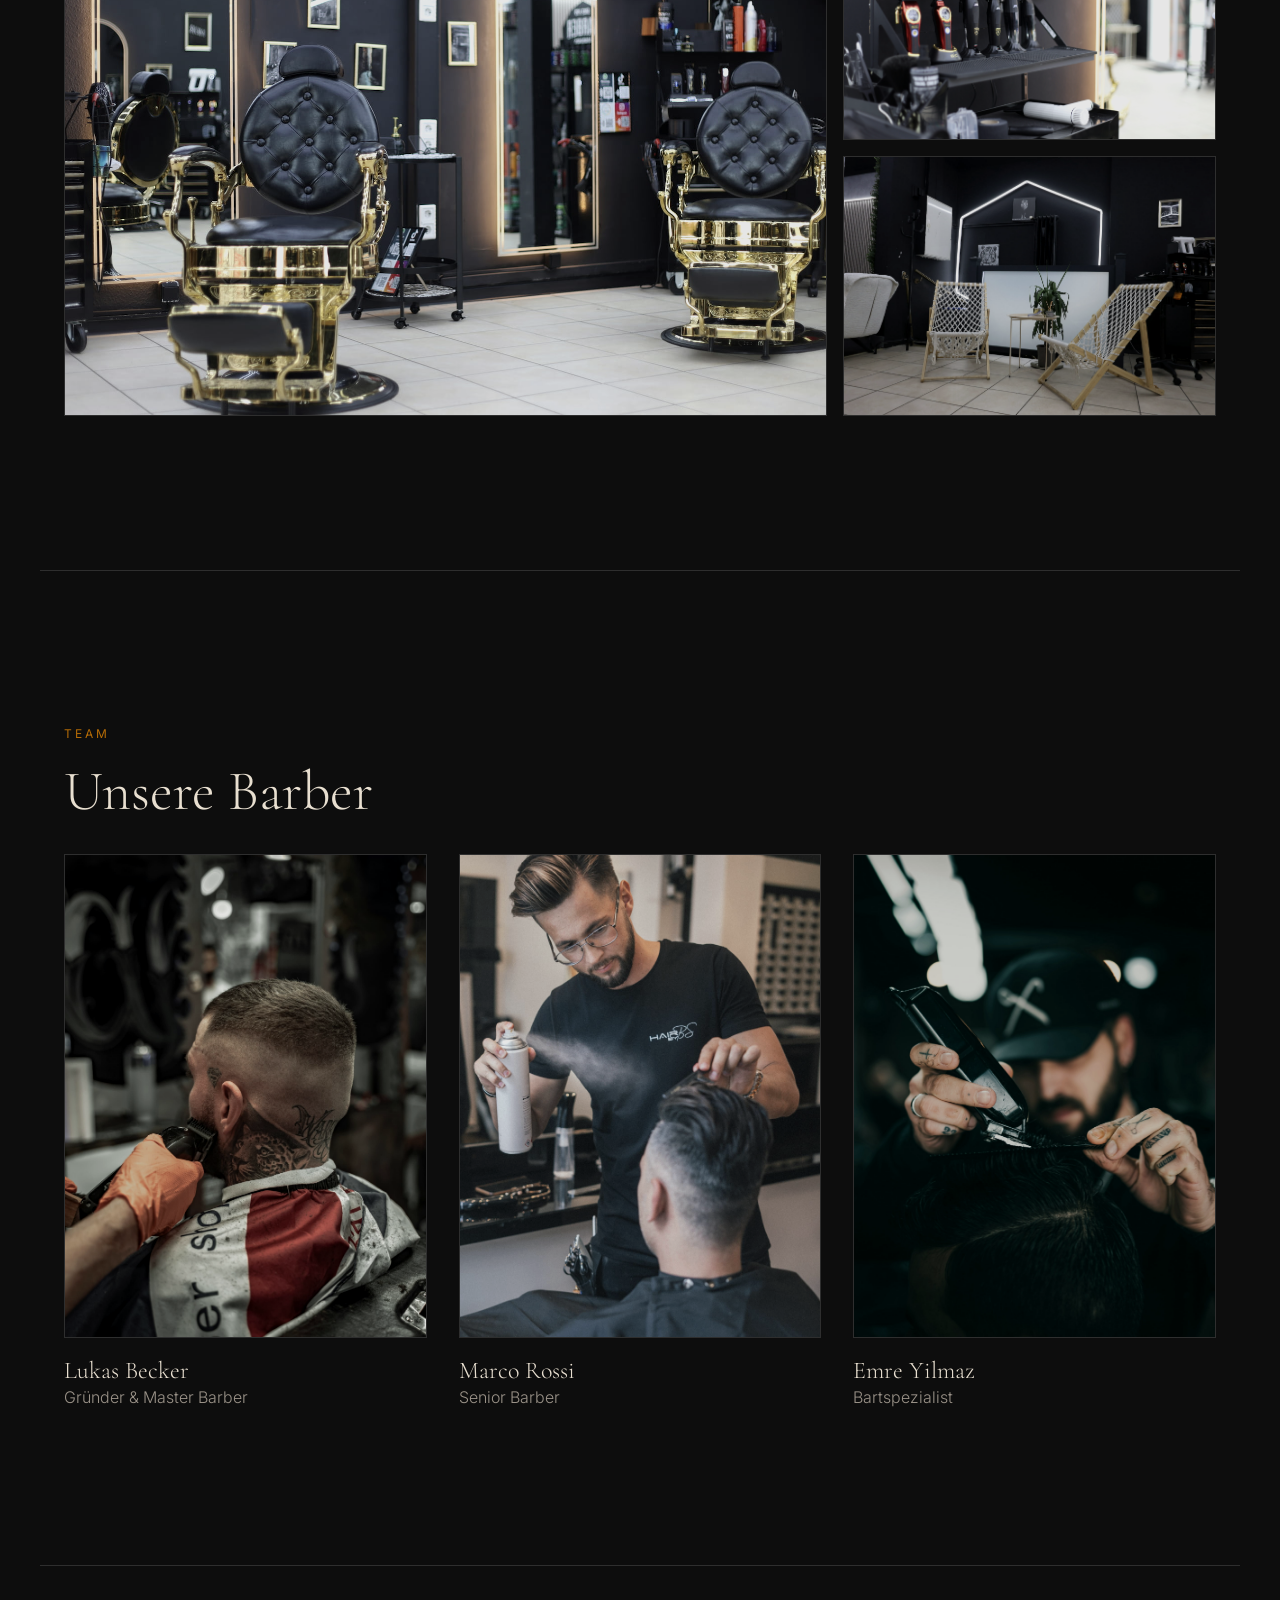
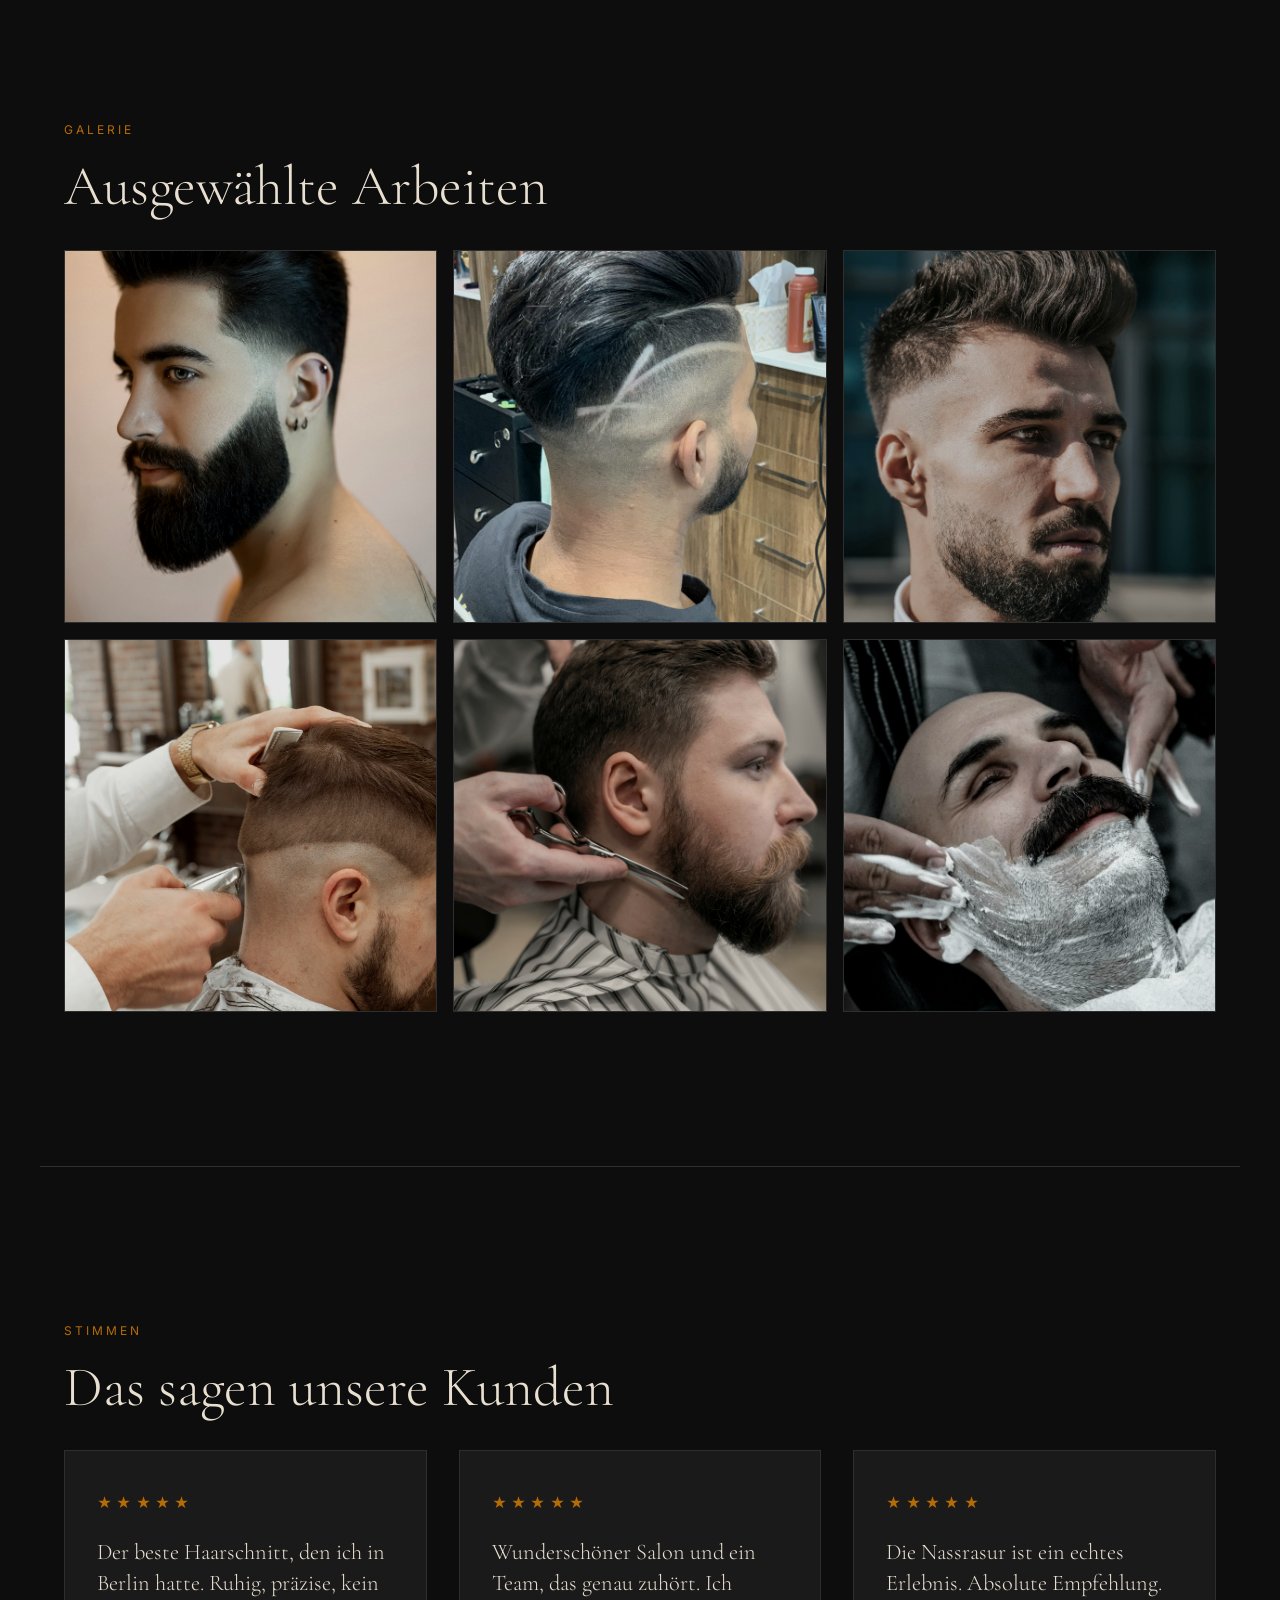
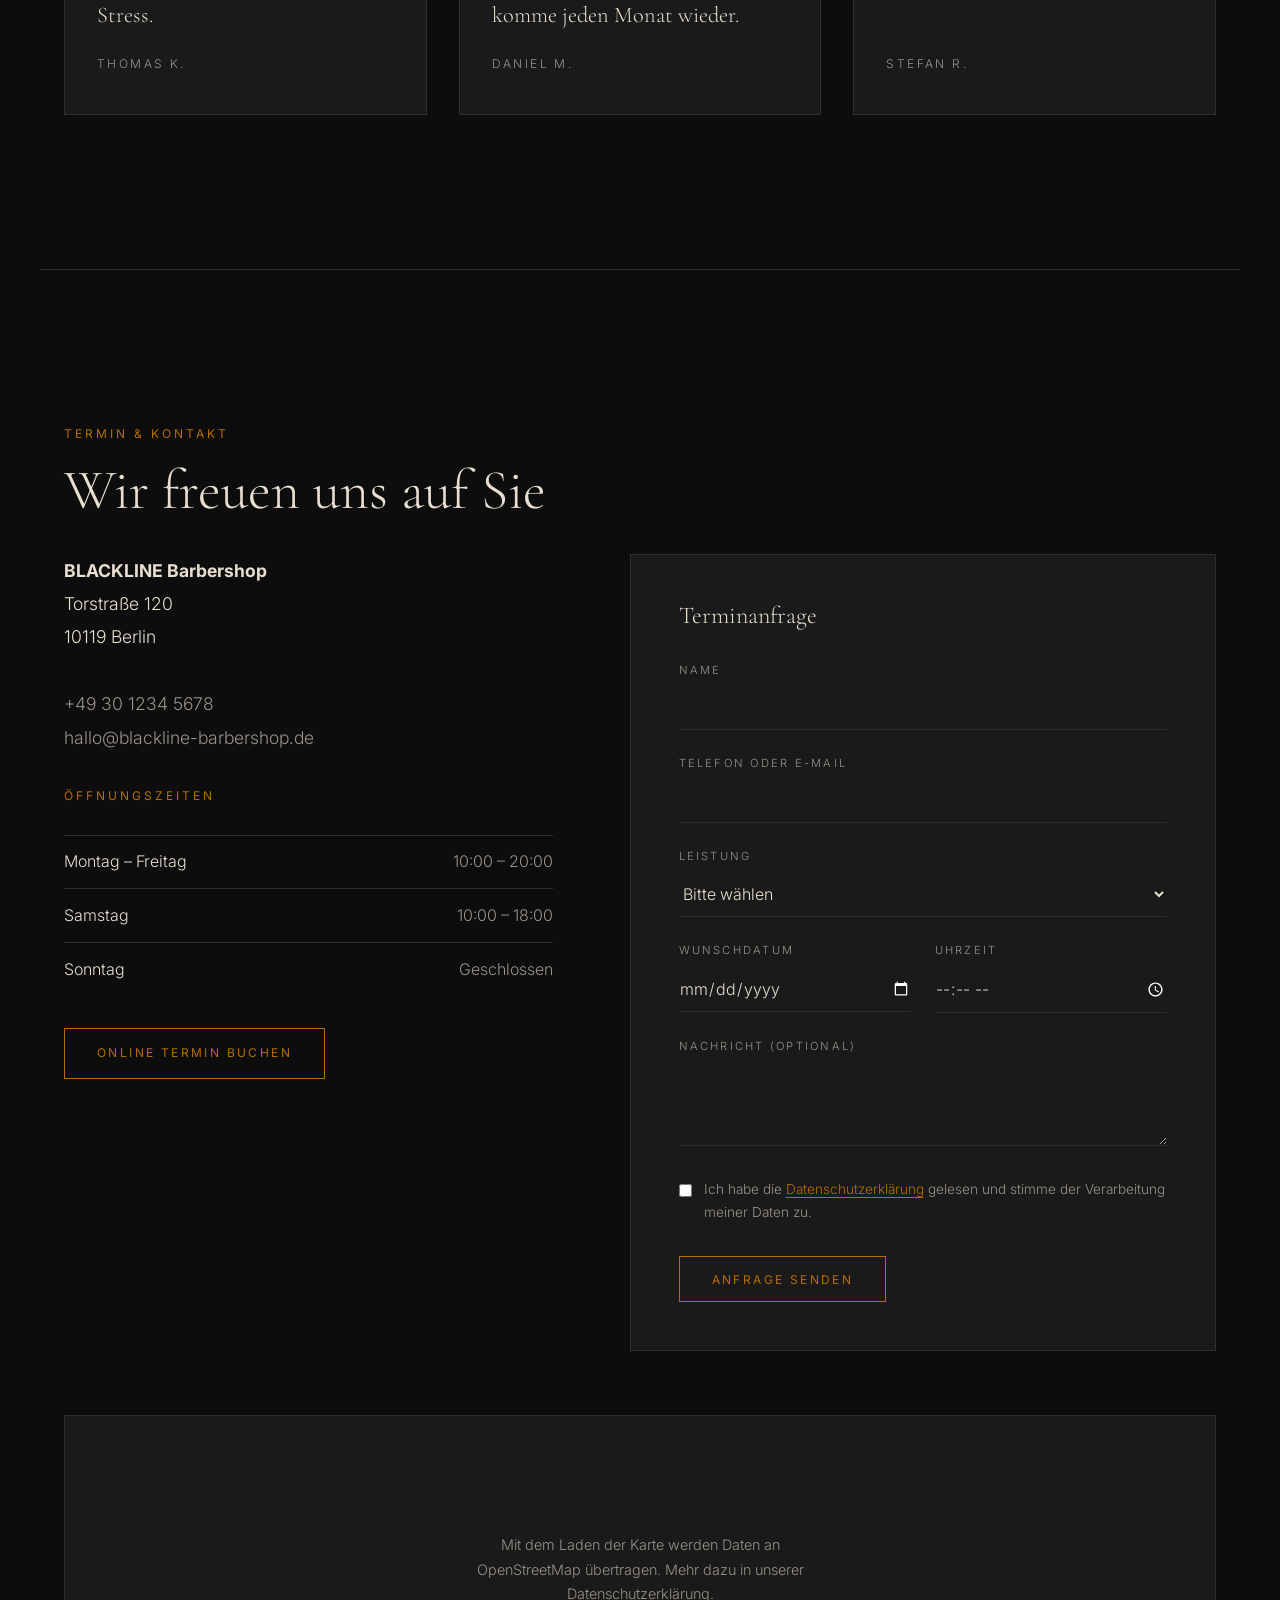
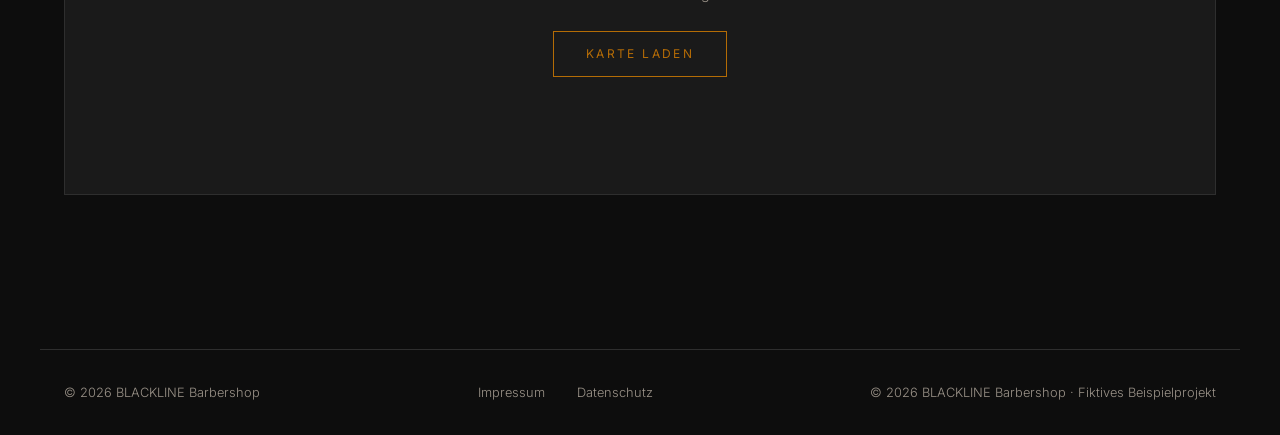
==== commit 701fabca: "index.html updated" ====
--- a/index.html
+++ b/index.html
@@ -23,7 +23,7 @@
 <meta name="twitter:card" content="summary_large_image">
 <meta name="twitter:title" content="BLACKLINE Barbershop Berlin">
 <meta name="twitter:description" content="Klassische Schnitte und Bartpflege in Berlin-Mitte. Jetzt Termin online buchen.">
-<meta name="twitter:image" content="https://ТВОЙ-АДРЕС/images/og-image.jpg"> 
+<meta name="twitter:image" content="https://ТВОЙ-АДРЕС/images/og-image.jpg">
 <link rel="icon" href="images/favicon.svg" type="image/svg+xml">
 <meta name="theme-color" content="#0D0D0D">
 
